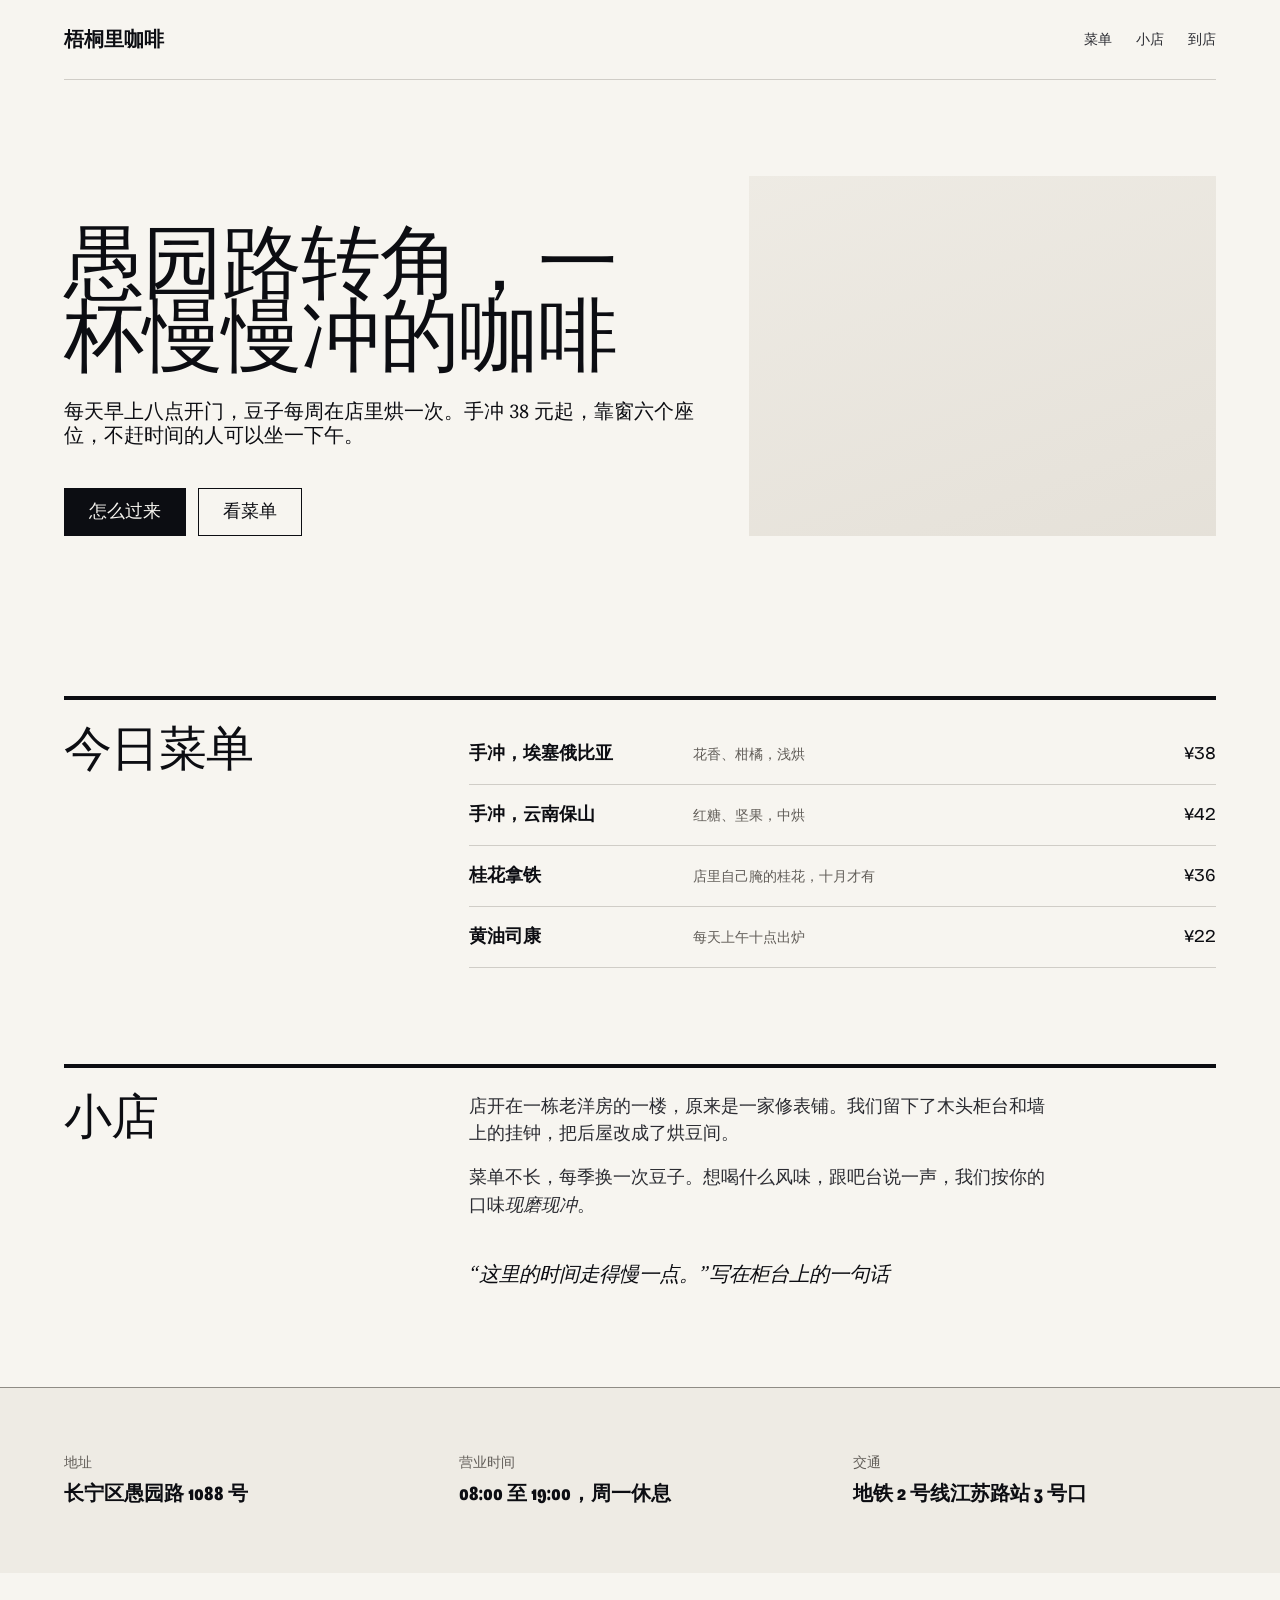
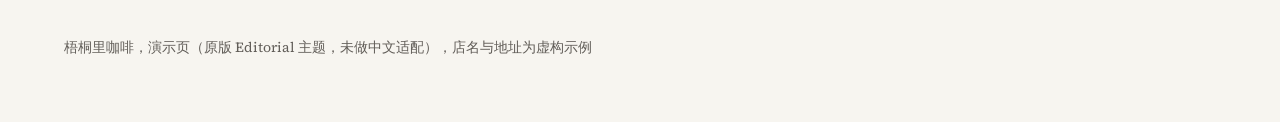
==== lab/demo/original/index.html @ 6abfcb92 "feat: 中文排版层 + 3 个中文主题 + Windows 安装修复 基于 https://github.com/Nutlope/hallmark @ 6b0ef16，原 LICENSE 保留。" ====
<!doctype html>
<html lang="zh-CN">
<head>
<meta charset="utf-8">
<meta name="viewport" content="width=device-width, initial-scale=1">
<title>梧桐里咖啡</title>
<link href="https://fonts.googleapis.com/css2?family=Bricolage+Grotesque:opsz,wdth,wght@12..96,75..100,500..800&family=Source+Serif+4:ital,opsz,wght@0,8..60,400;1,8..60,400&display=swap" rel="stylesheet">
<style>
/* Hallmark · shape: Long Document · genre: editorial · theme: Editorial (by request) · job: visit · hero: Stage · nav: edge-aligned · footer: address mast · imagery: stand-in slots · signature: the condensed head
 * axes: light/display-condensed/chromatic-green · contrast: pass · fold: pass · v2.0.0 · demo: the original theme applied to Chinese copy as written */
@import url("./tokens.css");
@import url("./base.css");
body { color: var(--color-ink-2); font-optical-sizing: auto; font-variant-numeric: oldstyle-nums; font-size: 18px; }
h1, h2, h3 { font-weight: var(--display-weight); font-variation-settings: "wdth" 75, "opsz" 96; color: var(--color-ink); }
h1 { line-height: 0.92; }
nav, small, th, .btn { font-family: var(--font-display); font-weight: 500; font-variation-settings: "opsz" 12; }
nav { display: flex; justify-content: space-between; align-items: center; padding-block: var(--space-lg); border-bottom: var(--rule-hair) solid var(--color-rule); }
nav ul { display: flex; gap: var(--space-lg); list-style: none; margin: 0; padding: 0; font-size: var(--text-sm); }
nav a { text-decoration: none; }
.mark { color: var(--color-ink); font-family: var(--font-display); font-weight: 800; font-size: var(--text-lg); text-decoration: none; }
.hero { display: grid; grid-template-columns: minmax(0, 7fr) minmax(0, 5fr); gap: var(--gap-columns); align-items: end; padding-block: var(--space-3xl) var(--space-2xl); }
.standfirst { margin-top: var(--space-lg); font: 400 var(--text-lead)/1.2 var(--font-body); color: var(--color-ink); }
.actions { display: flex; gap: var(--space-sm); margin-top: var(--space-xl); flex-wrap: wrap; }
.btn { display: inline-flex; align-items: center; border: var(--rule-hair) solid var(--color-ink); min-height: 48px; padding: 0 var(--space-lg); text-decoration: none; color: var(--color-ink); }
.btn--primary { background: var(--color-ink); color: var(--color-paper); }
[data-slot] { min-height: 360px; }
.opens { border-top: var(--rule-heavy) solid var(--color-ink); padding-top: var(--space-lg); margin-top: var(--space-3xl); }
.cols { display: grid; grid-template-columns: minmax(0, 4fr) minmax(0, 8fr); gap: var(--gap-columns); }
table { width: 100%; border-collapse: collapse; }
td { padding: var(--space-md) 0; border-bottom: var(--rule-hair) solid var(--color-rule); vertical-align: baseline; }
td.name { font-family: var(--font-display); font-weight: 800; font-variation-settings: "wdth" 75; color: var(--color-ink); width: 30%; }
td.note { color: var(--color-muted); font-size: var(--text-sm); }
td.num { text-align: end; font-family: var(--font-display); color: var(--color-ink); }
.prose p + p { margin-top: var(--space-md); }
blockquote { margin: var(--space-xl) 0 0; font-style: italic; color: var(--color-ink); font-size: var(--text-lead); }
.well { background: var(--color-paper-2); border-top: var(--rule-hair) solid var(--color-rule-2); margin-top: var(--space-3xl); padding-block: var(--space-2xl); }
dl { display: grid; grid-template-columns: repeat(3, minmax(0, 1fr)); gap: var(--gap-columns); margin: 0; }
dt { font-family: var(--font-display); font-size: var(--text-sm); color: var(--color-muted); }
dd { margin: var(--space-2xs) 0 0; font-family: var(--font-display); font-weight: 800; font-variation-settings: "wdth" 75; color: var(--color-ink); font-size: var(--text-lg); }
footer { padding-block: var(--space-2xl); font-size: var(--text-sm); color: var(--color-muted); }
@media (max-width: 60rem) { .hero, .cols { grid-template-columns: minmax(0, 1fr); } dl { grid-template-columns: minmax(0, 1fr); } nav ul { display: none; } }
</style>
</head>
<body>
<div class="container">
  <nav aria-label="主导航">
    <a class="mark" href="#">梧桐里咖啡</a>
    <ul><li><a href="#menu">菜单</a></li><li><a href="#story">小店</a></li><li><a href="#visit">到店</a></li></ul>
  </nav>

  <header class="hero">
    <div>
      <h1>愚园路转角，一杯慢慢冲的咖啡</h1>
      <p class="standfirst">每天早上八点开门，豆子每周在店里烘一次。手冲 38 元起，靠窗六个座位，不赶时间的人可以坐一下午。</p>
      <div class="actions">
        <a class="btn btn--primary" href="#visit">怎么过来</a>
        <a class="btn" href="#menu">看菜单</a>
      </div>
    </div>
    <div data-slot="店面照片" aria-label="店面照片位"></div>
  </header>

  <section id="menu" class="opens cols">
    <h2>今日菜单</h2>
    <table>
      <tr><td class="name">手冲，埃塞俄比亚</td><td class="note">花香、柑橘，浅烘</td><td class="num">¥38</td></tr>
      <tr><td class="name">手冲，云南保山</td><td class="note">红糖、坚果，中烘</td><td class="num">¥42</td></tr>
      <tr><td class="name">桂花拿铁</td><td class="note">店里自己腌的桂花，十月才有</td><td class="num">¥36</td></tr>
      <tr><td class="name">黄油司康</td><td class="note">每天上午十点出炉</td><td class="num">¥22</td></tr>
    </table>
  </section>

  <section id="story" class="opens cols">
    <h2>小店</h2>
    <div class="prose">
      <p>店开在一栋老洋房的一楼，原来是一家修表铺。我们留下了木头柜台和墙上的挂钟，把后屋改成了烘豆间。</p>
      <p>菜单不长，每季换一次豆子。想喝什么风味，跟吧台说一声，我们按你的口味<em>现磨现冲</em>。</p>
      <blockquote>“这里的时间走得慢一点。”写在柜台上的一句话</blockquote>
    </div>
  </section>
</div>

<section id="visit" class="well">
  <div class="container">
    <dl>
      <div><dt>地址</dt><dd>长宁区愚园路 1088 号</dd></div>
      <div><dt>营业时间</dt><dd>08:00 至 19:00，周一休息</dd></div>
      <div><dt>交通</dt><dd>地铁 2 号线江苏路站 3 号口</dd></div>
    </dl>
  </div>
</section>

<footer class="container">梧桐里咖啡，演示页（原版 Editorial 主题，未做中文适配），店名与地址为虚构示例</footer>
</body>
</html>
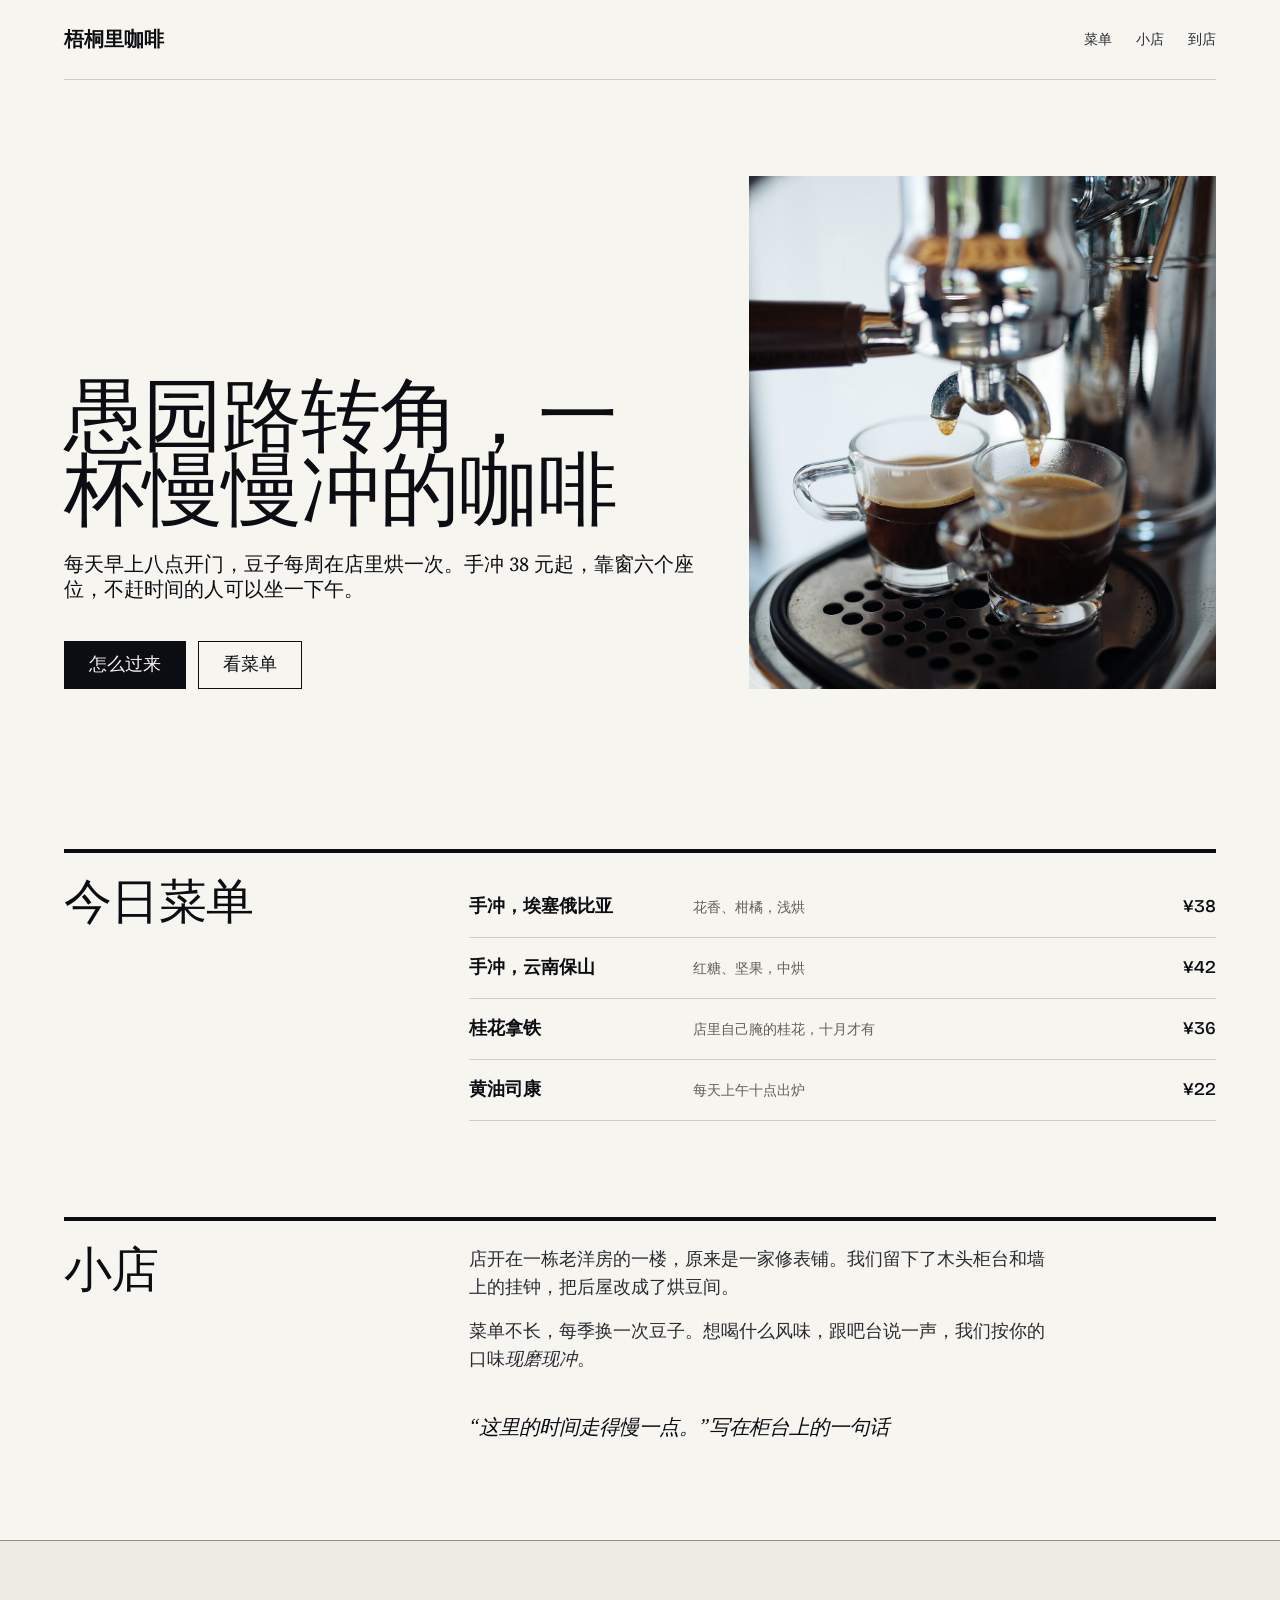
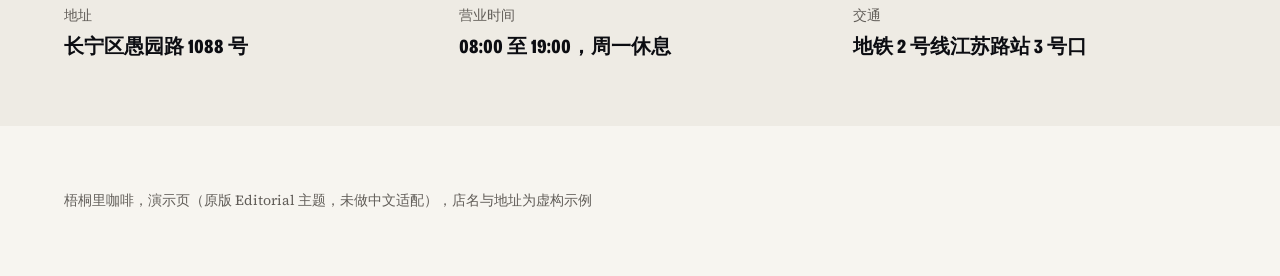
==== commit 842d85d3: "feat: 中文主题审美重做：真实照片、宋体轻标题、主题配图、自托管字体子集" ====
--- a/lab/demo/original/index.html
+++ b/lab/demo/original/index.html
@@ -4,7 +4,7 @@
 <meta charset="utf-8">
 <meta name="viewport" content="width=device-width, initial-scale=1">
 <title>梧桐里咖啡</title>
-<link href="https://fonts.googleapis.com/css2?family=Bricolage+Grotesque:opsz,wdth,wght@12..96,75..100,500..800&family=Source+Serif+4:ital,opsz,wght@0,8..60,400;1,8..60,400&display=swap" rel="stylesheet">
+<link rel="stylesheet" href="../fonts/original.css">
 <style>
 /* Hallmark · shape: Long Document · genre: editorial · theme: Editorial (by request) · job: visit · hero: Stage · nav: edge-aligned · footer: address mast · imagery: stand-in slots · signature: the condensed head
  * axes: light/display-condensed/chromatic-green · contrast: pass · fold: pass · v2.0.0 · demo: the original theme applied to Chinese copy as written */
@@ -23,7 +23,7 @@
 .actions { display: flex; gap: var(--space-sm); margin-top: var(--space-xl); flex-wrap: wrap; }
 .btn { display: inline-flex; align-items: center; border: var(--rule-hair) solid var(--color-ink); min-height: 48px; padding: 0 var(--space-lg); text-decoration: none; color: var(--color-ink); }
 .btn--primary { background: var(--color-ink); color: var(--color-paper); }
-[data-slot] { min-height: 360px; }
+.hero-photo { inline-size: 100%; aspect-ratio: 4 / 4.4; object-fit: cover; object-position: 50% 62%; filter: saturate(0.9) contrast(1.04); }
 .opens { border-top: var(--rule-heavy) solid var(--color-ink); padding-top: var(--space-lg); margin-top: var(--space-3xl); }
 .cols { display: grid; grid-template-columns: minmax(0, 4fr) minmax(0, 8fr); gap: var(--gap-columns); }
 table { width: 100%; border-collapse: collapse; }
@@ -57,7 +57,7 @@
         <a class="btn" href="#menu">看菜单</a>
       </div>
     </div>
-    <div data-slot="店面照片" aria-label="店面照片位"></div>
+    <img class="hero-photo" src="../photos/xz-espresso.jpg" alt="浓缩咖啡从复古咖啡机流进两只玻璃杯" width="1280" height="1918">
   </header>
 
   <section id="menu" class="opens cols">
--- a/lab/demo/fonts/original.css
+++ b/lab/demo/fonts/original.css
@@ -0,0 +1,25 @@
+@font-face {
+  font-family: 'Bricolage Grotesque';
+  font-style: normal;
+  font-weight: 500 800;
+  font-stretch: 75% 100%;
+  font-display: swap;
+  src: url(original/00.woff2) format('woff2');
+  unicode-range: U+a, U+20-21, U+24-26, U+28-29, U+2b-3b, U+3f-5a, U+61-7a, U+a5, U+2018-2019, U+201c-201d, U+2026, U+3001-3002, U+300a-300d, U+4e00, U+4e0a-4e0b, U+4e0d-4e0e, U+4e1a, U+4e2a, U+4e2d, U+4e3a-4e3b, U+4e48, U+4e86, U+4e91, U+4e9a, U+4ea4, U+4eba, U+4ec0, U+4eca, U+4ee5, U+4eec, U+4f11, U+4f4d, U+4f60, U+4f8b, U+4fc4, U+4fdd, U+4fee, U+505a, U+5143, U+516b, U+516d, U+5199, U+51b2, U+51fa, U+5230, U+533a, U+5341, U+5348, U+5355, U+5357, U+539f, U+53e3, U+53e5, U+53ef-53f0, U+53f7-53f8, U+540d-540e, U+5427, U+5468, U+5473, U+548c, U+5496, U+5561, U+559d, U+56ed, U+5728, U+5730, U+5740, U+5750, U+575a, U+57c3, U+585e, U+5899, U+58f0, U+5929, U+5934, U+5b50, U+5b63, U+5b81, U+5bb6, U+5c0f, U+5c4b, U+5c71, U+5df1, U+5e97, U+5ea7, U+5eb7, U+5f00, U+5f97, U+600e, U+606f, U+60f3, U+611a, U+6162, U+6210-6211, U+623f, U+624b, U+624d, U+628a, U+62ff, U+6302, U+6309, U+6362, U+6539, U+6587, U+65e5, U+65e9, U+65f6, U+662f, U+6708-6709, U+6728, U+672a, U+6765, U+676f, U+6784, U+679c, U+67d1, U+67dc, U+680b, U+6842, U+6850, U+68a7, U+697c, U+6a58, U+6b21, U+6bcf, U+6bd4, U+6c5f, U+6cb9, U+6d0b, U+6d45, U+6f14, U+7089, U+70b9, U+70d8, U+7248, U+73b0, U+7559, U+7684, U+770b, U+78e8, U+793a, U+7a97, U+7ad9, U+7cd6, U+7ea2, U+7ebf, U+8001, U+814c, U+81ea, U+81f3, U+82b1, U+82cf, U+83dc, U+8425, U+865a, U+8868, U+89d2, U+8bdd, U+8bf4, U+8c46, U+8d70, U+8d76-8d77, U+8ddf, U+8def, U+8f6c, U+8fc7, U+8fd9, U+9002, U+901a, U+914d, U+91cc, U+949f, U+94c1, U+94fa, U+957f, U+95e8, U+95f4, U+9760, U+9875, U+9898, U+98ce, U+9999, U+9ec4, U+ff01, U+ff08-ff09, U+ff0c, U+ff1a-ff1b, U+ff1f;
+}
+@font-face {
+  font-family: 'Source Serif 4';
+  font-style: italic;
+  font-weight: 400;
+  font-display: swap;
+  src: url(original/01.woff2) format('woff2');
+  unicode-range: U+a, U+20-21, U+24-26, U+28-29, U+2b-3b, U+3f-5a, U+61-7a, U+a5, U+2018-2019, U+201c-201d, U+2026, U+3001-3002, U+300a-300d, U+4e00, U+4e0a-4e0b, U+4e0d-4e0e, U+4e1a, U+4e2a, U+4e2d, U+4e3a-4e3b, U+4e48, U+4e86, U+4e91, U+4e9a, U+4ea4, U+4eba, U+4ec0, U+4eca, U+4ee5, U+4eec, U+4f11, U+4f4d, U+4f60, U+4f8b, U+4fc4, U+4fdd, U+4fee, U+505a, U+5143, U+516b, U+516d, U+5199, U+51b2, U+51fa, U+5230, U+533a, U+5341, U+5348, U+5355, U+5357, U+539f, U+53e3, U+53e5, U+53ef-53f0, U+53f7-53f8, U+540d-540e, U+5427, U+5468, U+5473, U+548c, U+5496, U+5561, U+559d, U+56ed, U+5728, U+5730, U+5740, U+5750, U+575a, U+57c3, U+585e, U+5899, U+58f0, U+5929, U+5934, U+5b50, U+5b63, U+5b81, U+5bb6, U+5c0f, U+5c4b, U+5c71, U+5df1, U+5e97, U+5ea7, U+5eb7, U+5f00, U+5f97, U+600e, U+606f, U+60f3, U+611a, U+6162, U+6210-6211, U+623f, U+624b, U+624d, U+628a, U+62ff, U+6302, U+6309, U+6362, U+6539, U+6587, U+65e5, U+65e9, U+65f6, U+662f, U+6708-6709, U+6728, U+672a, U+6765, U+676f, U+6784, U+679c, U+67d1, U+67dc, U+680b, U+6842, U+6850, U+68a7, U+697c, U+6a58, U+6b21, U+6bcf, U+6bd4, U+6c5f, U+6cb9, U+6d0b, U+6d45, U+6f14, U+7089, U+70b9, U+70d8, U+7248, U+73b0, U+7559, U+7684, U+770b, U+78e8, U+793a, U+7a97, U+7ad9, U+7cd6, U+7ea2, U+7ebf, U+8001, U+814c, U+81ea, U+81f3, U+82b1, U+82cf, U+83dc, U+8425, U+865a, U+8868, U+89d2, U+8bdd, U+8bf4, U+8c46, U+8d70, U+8d76-8d77, U+8ddf, U+8def, U+8f6c, U+8fc7, U+8fd9, U+9002, U+901a, U+914d, U+91cc, U+949f, U+94c1, U+94fa, U+957f, U+95e8, U+95f4, U+9760, U+9875, U+9898, U+98ce, U+9999, U+9ec4, U+ff01, U+ff08-ff09, U+ff0c, U+ff1a-ff1b, U+ff1f;
+}
+@font-face {
+  font-family: 'Source Serif 4';
+  font-style: normal;
+  font-weight: 400;
+  font-display: swap;
+  src: url(original/02.woff2) format('woff2');
+  unicode-range: U+a, U+20-21, U+24-26, U+28-29, U+2b-3b, U+3f-5a, U+61-7a, U+a5, U+2018-2019, U+201c-201d, U+2026, U+3001-3002, U+300a-300d, U+4e00, U+4e0a-4e0b, U+4e0d-4e0e, U+4e1a, U+4e2a, U+4e2d, U+4e3a-4e3b, U+4e48, U+4e86, U+4e91, U+4e9a, U+4ea4, U+4eba, U+4ec0, U+4eca, U+4ee5, U+4eec, U+4f11, U+4f4d, U+4f60, U+4f8b, U+4fc4, U+4fdd, U+4fee, U+505a, U+5143, U+516b, U+516d, U+5199, U+51b2, U+51fa, U+5230, U+533a, U+5341, U+5348, U+5355, U+5357, U+539f, U+53e3, U+53e5, U+53ef-53f0, U+53f7-53f8, U+540d-540e, U+5427, U+5468, U+5473, U+548c, U+5496, U+5561, U+559d, U+56ed, U+5728, U+5730, U+5740, U+5750, U+575a, U+57c3, U+585e, U+5899, U+58f0, U+5929, U+5934, U+5b50, U+5b63, U+5b81, U+5bb6, U+5c0f, U+5c4b, U+5c71, U+5df1, U+5e97, U+5ea7, U+5eb7, U+5f00, U+5f97, U+600e, U+606f, U+60f3, U+611a, U+6162, U+6210-6211, U+623f, U+624b, U+624d, U+628a, U+62ff, U+6302, U+6309, U+6362, U+6539, U+6587, U+65e5, U+65e9, U+65f6, U+662f, U+6708-6709, U+6728, U+672a, U+6765, U+676f, U+6784, U+679c, U+67d1, U+67dc, U+680b, U+6842, U+6850, U+68a7, U+697c, U+6a58, U+6b21, U+6bcf, U+6bd4, U+6c5f, U+6cb9, U+6d0b, U+6d45, U+6f14, U+7089, U+70b9, U+70d8, U+7248, U+73b0, U+7559, U+7684, U+770b, U+78e8, U+793a, U+7a97, U+7ad9, U+7cd6, U+7ea2, U+7ebf, U+8001, U+814c, U+81ea, U+81f3, U+82b1, U+82cf, U+83dc, U+8425, U+865a, U+8868, U+89d2, U+8bdd, U+8bf4, U+8c46, U+8d70, U+8d76-8d77, U+8ddf, U+8def, U+8f6c, U+8fc7, U+8fd9, U+9002, U+901a, U+914d, U+91cc, U+949f, U+94c1, U+94fa, U+957f, U+95e8, U+95f4, U+9760, U+9875, U+9898, U+98ce, U+9999, U+9ec4, U+ff01, U+ff08-ff09, U+ff0c, U+ff1a-ff1b, U+ff1f;
+}
